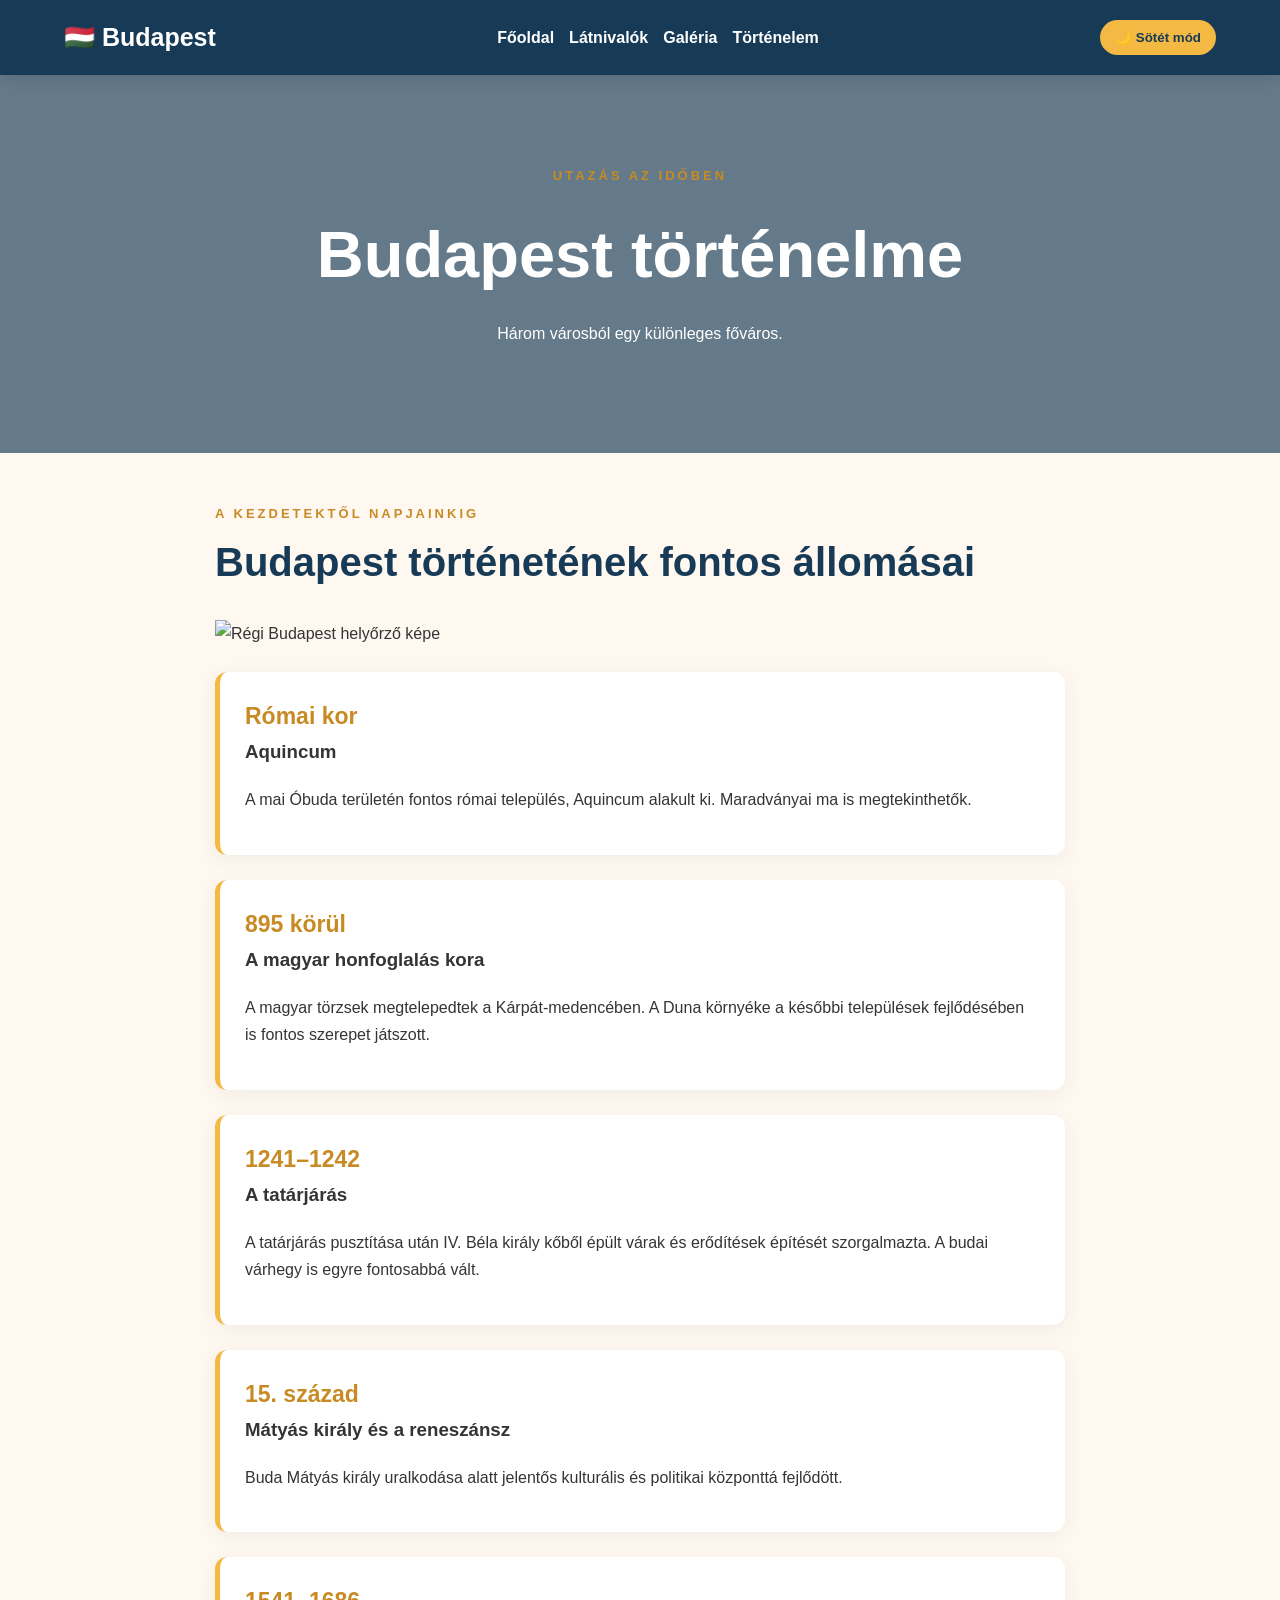
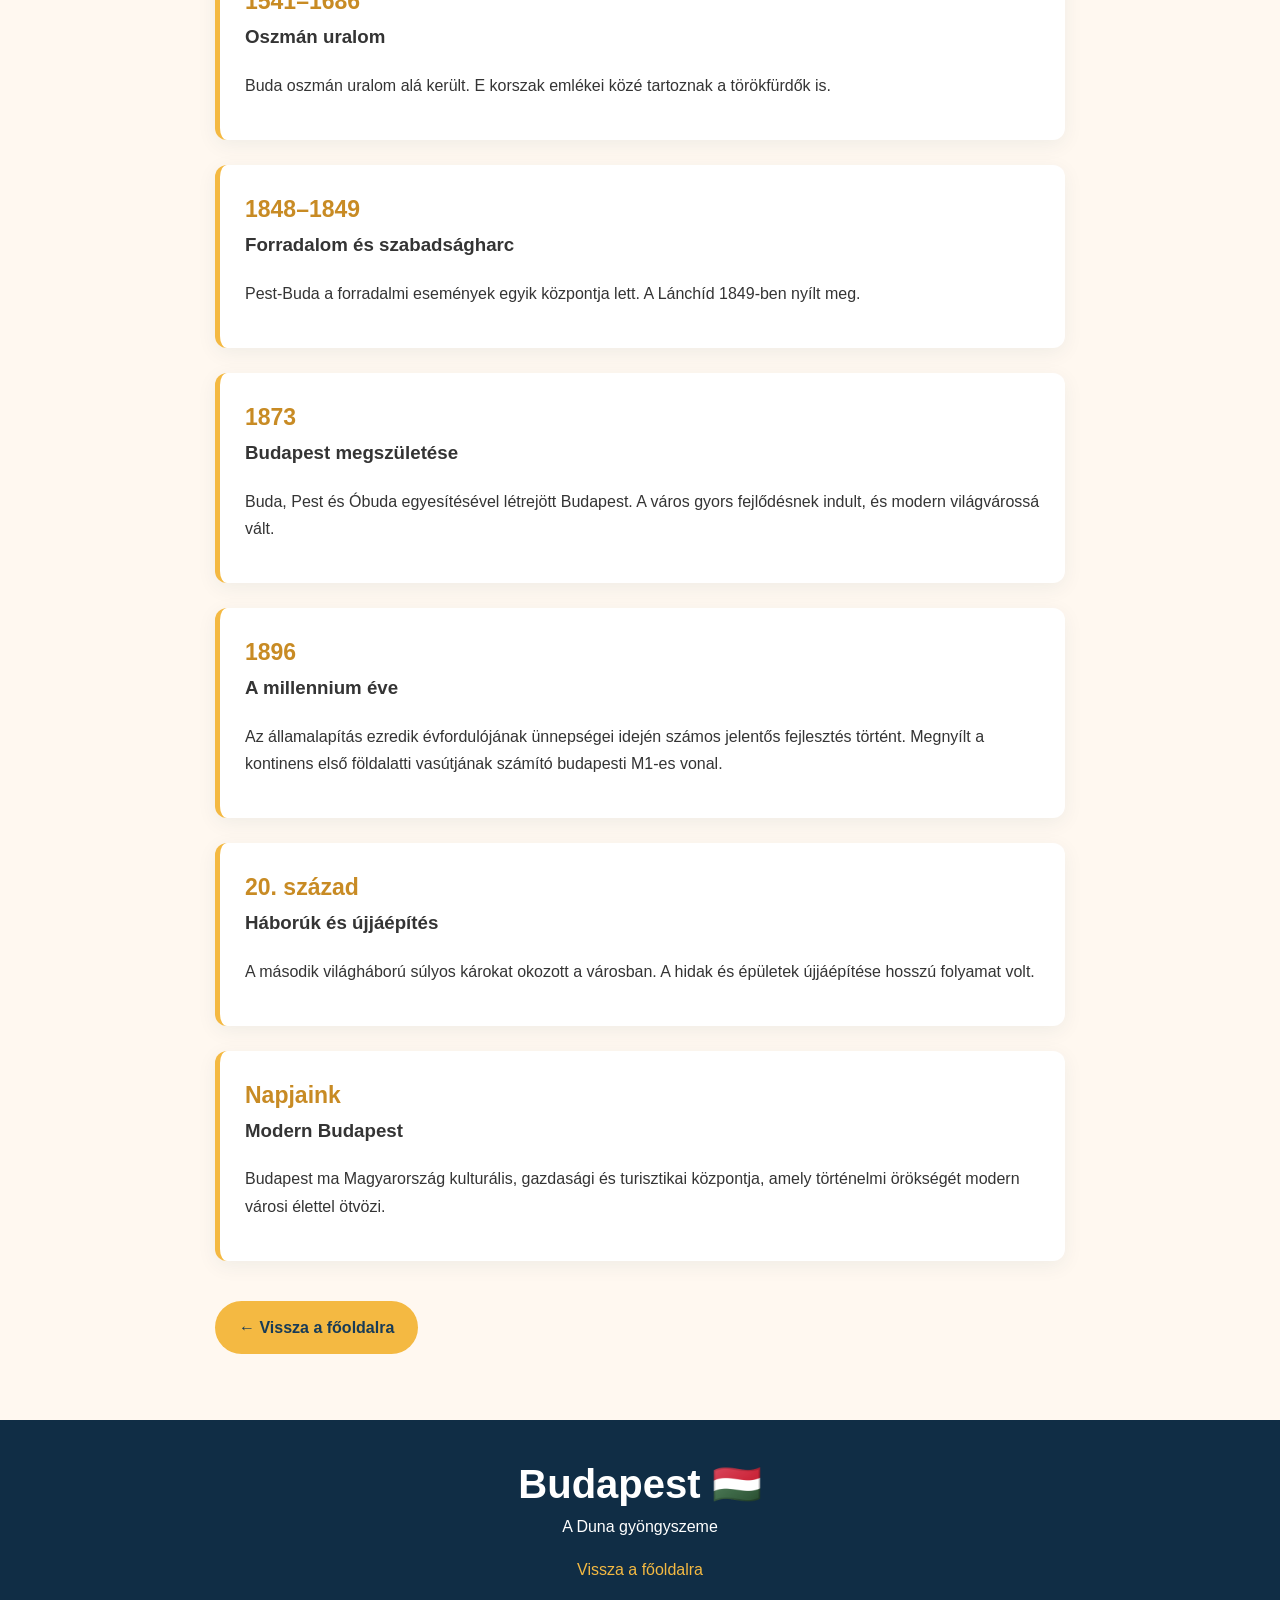
==== tortenelem.html @ da26e63d "Add files via upload" ====
<!DOCTYPE html>
<html lang="hu">
<head>
  <meta charset="UTF-8">
  <meta name="viewport" content="width=device-width, initial-scale=1.0">
  <title>Budapest történelme</title>
  <link rel="stylesheet" href="style.css">
  <script src="script.js" defer></script>
</head>
<body>
<header class="fejlec">
  <a class="logo" href="index.html">🇭🇺 Budapest</a>
  <nav><a href="index.html">Főoldal</a><a href="index.html#latnivalok">Látnivalók</a><a href="index.html#galeria">Galéria</a><a href="tortenelem.html">Történelem</a></nav>
  <button id="temaGomb" class="tema-gomb" type="button">🌙 Sötét mód</button>
</header>
<main>
  <section class="tortenelmi-hero"><p class="felirat">UTAZÁS AZ IDŐBEN</p><h1>Budapest történelme</h1><p>Három városból egy különleges főváros.</p></section>
  <section class="idovonal">
    <p class="felirat">A KEZDETEKTŐL NAPJAINKIG</p><h2>Budapest történetének fontos állomásai</h2>
    <img class="tortenelmi-kep megjelenik" src="https://placehold.co/1200x450/8b7865/ffffff?text=Regi+Budapest" alt="Régi Budapest helyőrző képe">
    <article class="esemeny megjelenik"><span class="evszam">Római kor</span><h3>Aquincum</h3><p>A mai Óbuda területén fontos római település, Aquincum alakult ki. Maradványai ma is megtekinthetők.</p></article>
    <article class="esemeny megjelenik"><span class="evszam">895 körül</span><h3>A magyar honfoglalás kora</h3><p>A magyar törzsek megtelepedtek a Kárpát-medencében. A Duna környéke a későbbi települések fejlődésében is fontos szerepet játszott.</p></article>
    <article class="esemeny megjelenik"><span class="evszam">1241–1242</span><h3>A tatárjárás</h3><p>A tatárjárás pusztítása után IV. Béla király kőből épült várak és erődítések építését szorgalmazta. A budai várhegy is egyre fontosabbá vált.</p></article>
    <article class="esemeny megjelenik"><span class="evszam">15. század</span><h3>Mátyás király és a reneszánsz</h3><p>Buda Mátyás király uralkodása alatt jelentős kulturális és politikai központtá fejlődött.</p></article>
    <article class="esemeny megjelenik"><span class="evszam">1541–1686</span><h3>Oszmán uralom</h3><p>Buda oszmán uralom alá került. E korszak emlékei közé tartoznak a törökfürdők is.</p></article>
    <article class="esemeny megjelenik"><span class="evszam">1848–1849</span><h3>Forradalom és szabadságharc</h3><p>Pest-Buda a forradalmi események egyik központja lett. A Lánchíd 1849-ben nyílt meg.</p></article>
    <article class="esemeny megjelenik"><span class="evszam">1873</span><h3>Budapest megszületése</h3><p>Buda, Pest és Óbuda egyesítésével létrejött Budapest. A város gyors fejlődésnek indult, és modern világvárossá vált.</p></article>
    <article class="esemeny megjelenik"><span class="evszam">1896</span><h3>A millennium éve</h3><p>Az államalapítás ezredik évfordulójának ünnepségei idején számos jelentős fejlesztés történt. Megnyílt a kontinens első földalatti vasútjának számító budapesti M1-es vonal.</p></article>
    <article class="esemeny megjelenik"><span class="evszam">20. század</span><h3>Háborúk és újjáépítés</h3><p>A második világháború súlyos károkat okozott a városban. A hidak és épületek újjáépítése hosszú folyamat volt.</p></article>
    <article class="esemeny megjelenik"><span class="evszam">Napjaink</span><h3>Modern Budapest</h3><p>Budapest ma Magyarország kulturális, gazdasági és turisztikai központja, amely történelmi örökségét modern városi élettel ötvözi.</p></article>
    <p><a class="gomb" href="index.html">← Vissza a főoldalra</a></p>
  </section>
</main>
<footer><h2>Budapest 🇭🇺</h2><p>A Duna gyöngyszeme</p><a href="index.html">Vissza a főoldalra</a></footer>
</body>
</html>
---- style.css ----
*{box-sizing:border-box;scroll-behavior:smooth}
:root{--kek:#173b57;--turkiz:#176b87;--arany:#f4b942;--szoveg:#343434}
body{margin:0;font-family:Arial,sans-serif;background:#fff8f0;color:var(--szoveg);line-height:1.7;transition:background .3s,color .3s}
img{max-width:100%;display:block}h1,h2,h3,p{margin-top:0}h2{color:var(--kek);font-size:clamp(28px,4vw,40px);line-height:1.2}
.fejlec{background:var(--kek);color:white;display:flex;align-items:center;justify-content:space-between;gap:20px;padding:16px 5%;position:sticky;top:0;z-index:100;box-shadow:0 3px 15px #0002}
.logo{color:white;font-size:25px;font-weight:bold;text-decoration:none;white-space:nowrap}
nav{display:flex;flex-wrap:wrap;gap:15px;justify-content:center}nav a{color:white;text-decoration:none;font-weight:bold}nav a:hover{color:var(--arany)}
.tema-gomb{background:var(--arany);color:var(--kek);border:0;border-radius:25px;padding:10px 15px;font-weight:bold;cursor:pointer;white-space:nowrap}
.hero{min-height:590px;display:flex;align-items:center;padding:70px 9%;color:white;background:linear-gradient(90deg,#102d48e8,#102d4830),url('https://placehold.co/1800x900/315e78/ffffff?text=Budapest+panorama') center/cover}
.hero-tartalom{max-width:650px}.hero h1{font-size:clamp(48px,7vw,78px);line-height:1.05;margin-bottom:25px}.hero-tartalom>p:not(.felirat){font-size:21px}
.felirat{color:#c88b24;font-weight:bold;letter-spacing:3px;font-size:13px}.hero .felirat{color:var(--arany)}
.gomb{display:inline-block;margin-top:15px;padding:13px 24px;border:0;border-radius:30px;background:var(--arany);color:var(--kek);text-decoration:none;font-weight:bold;cursor:pointer;transition:transform .25s,background .25s}.gomb:hover{background:#fff;transform:translateY(-3px)}.gomb:disabled{opacity:.5;cursor:not-allowed;transform:none}
.szekcio{padding:85px 8%;text-align:center}.kozep{max-width:760px;margin:20px auto}.vilagos{background:#f1e8dc}
.szamok{display:flex;justify-content:center;gap:20px;flex-wrap:wrap;margin-top:40px}.szamok>div{background:white;padding:22px 35px;border-radius:15px;box-shadow:0 5px 20px #173b5710;min-width:170px}.szamok strong{display:block;color:var(--turkiz);font-size:34px}.szamok span{font-size:14px}
.kartya-racs{display:grid;grid-template-columns:repeat(3,minmax(0,1fr));gap:25px;margin-top:40px;text-align:left}.kartya{background:white;border-radius:17px;overflow:hidden;box-shadow:0 5px 20px #173b5712;transition:transform .35s,box-shadow .35s}.kartya:hover{transform:translateY(-8px);box-shadow:0 15px 30px #173b5725}.kartya img{width:100%;height:220px;object-fit:cover;transition:transform .5s}.kartya:hover img{transform:scale(1.04)}.kartya>div{padding:22px}.kartya h3{color:var(--kek);font-size:23px;margin:10px 0}.kartya p{margin-bottom:0}.cimke{display:inline-block;background:#d8f3f0;color:var(--turkiz);border-radius:20px;padding:5px 12px;font-size:12px;font-weight:bold}
.duna-szekcio{background:#dceef1;display:grid;grid-template-columns:1fr 1fr;gap:45px;align-items:center;padding:80px 8%}.duna-kep{width:100%;min-height:300px;object-fit:cover;border-radius:20px;box-shadow:0 12px 30px #173b5720}
.elmeny-racs{display:grid;grid-template-columns:repeat(4,minmax(0,1fr));gap:20px;margin-top:40px;text-align:left}.elmeny{padding:25px;background:white;border-radius:15px;border-bottom:4px solid var(--arany);box-shadow:0 5px 20px #173b5710;transition:transform .3s}.elmeny:hover{transform:translateY(-6px)}.elmeny span{font-size:35px}.elmeny h3{color:var(--kek)}
.galeria{display:grid;grid-template-columns:repeat(3,1fr);gap:18px;margin-top:35px}.galeria img{width:100%;height:230px;object-fit:cover;border-radius:15px;cursor:pointer;transition:transform .3s,filter .3s}.galeria img:hover{transform:scale(1.04);filter:brightness(.8)}
.kep-nagyito{display:none;position:fixed;inset:0;background:#000e;z-index:2000;justify-content:center;align-items:center;flex-direction:column;padding:30px}.kep-nagyito.aktiv{display:flex}.kep-nagyito img{max-width:90%;max-height:80vh;border-radius:15px;object-fit:contain}.kep-nagyito p{color:white;margin-top:15px}.bezar{color:white;background:transparent;border:0;font-size:45px;position:absolute;right:30px;top:10px;cursor:pointer}
.erdekesseg-szekcio{ text-align:center;padding:80px 20px;background:linear-gradient(135deg,#173b57,#176b87);color:white}.erdekesseg-szekcio h2{color:white}.erdekesseg-doboz{background:white;color:#343434;max-width:650px;margin:30px auto 0;padding:35px;border-radius:20px;box-shadow:0 10px 30px #0003}.erdekesseg-doboz>span{font-size:35px}.erdekesseg-doboz p{font-size:19px;min-height:65px}
#budapestTerkepe{height:470px;width:100%;border-radius:18px;overflow:hidden;margin-top:35px;z-index:1}
.kviz-doboz{background:white;color:#343434;max-width:700px;margin:35px auto 0;padding:30px;border-radius:20px;box-shadow:0 8px 30px #173b5715;text-align:left}.kviz-fejlec{display:flex;justify-content:space-between;gap:10px;font-weight:bold;color:var(--turkiz)}.haladas{height:9px;background:#e5e5e5;border-radius:20px;margin:20px 0;overflow:hidden}#haladasCsik{height:100%;width:0;background:var(--arany);transition:width .4s}#valaszok{display:grid;gap:12px;margin:25px 0}.valasz-gomb{background:#eaf1f3;color:#173b57;padding:14px;border:2px solid transparent;border-radius:10px;cursor:pointer;text-align:left;font-size:16px}.valasz-gomb:hover:not(:disabled){border-color:var(--turkiz)}.valasz-gomb:disabled{cursor:default}.valasz-gomb.helyes{background:#d5f1dc;border-color:#26934c}.valasz-gomb.hibas{background:#f8dada;border-color:#d94b4b}#visszajelzes{font-weight:bold;min-height:25px}
.program-szekcio{background:#f1e8dc;padding:75px 8%;display:grid;grid-template-columns:1fr 1fr;gap:45px;align-items:center}.program-kep{width:100%;border-radius:20px}.program-szekcio li{margin:15px 0}
.tortenelmi-banner{padding:80px 20px;text-align:center;background:linear-gradient(135deg,var(--kek),var(--turkiz));color:white}.tortenelmi-banner h2{color:white}
footer{background:#102d45;color:white;text-align:center;padding:40px 20px}footer h2{color:white;margin-bottom:5px}footer a{color:var(--arany);text-decoration:none}.apro{margin:25px 0 0;font-size:13px;opacity:.75}
.megjelenik{opacity:0;transform:translateY(35px);transition:opacity .8s ease,transform .8s ease}.megjelenik.latszik{opacity:1;transform:translateY(0)}
/* Történelem aloldal */.tortenelmi-hero{padding:90px 20px;text-align:center;color:white;background:linear-gradient(#173b57aa,#173b57aa),url('https://placehold.co/1600x650/8b7865/ffffff?text=Regi+Budapest') center/cover}.tortenelmi-hero h1{font-size:clamp(38px,6vw,65px);margin-bottom:10px}.idovonal{max-width:900px;margin:auto;padding:50px 25px}.esemeny{background:white;border-left:5px solid var(--arany);border-radius:12px;padding:25px;margin:25px 0;box-shadow:0 5px 20px #173b5710}.evszam{color:#c88b24;font-weight:bold;font-size:23px}.vissza{display:inline-block;margin-top:20px;color:var(--arany);font-weight:bold}
body.sotet{background:#172b3b;color:#eee}body.sotet .szekcio,body.sotet .vilagos{background:#172b3b}body.sotet .kartya,body.sotet .szamok>div,body.sotet .elmeny,body.sotet .esemeny,body.sotet .kviz-doboz{background:#254258;color:white}body.sotet h2,body.sotet .kartya h3,body.sotet .elmeny h3{color:#f4c76b}body.sotet .program-szekcio,body.sotet .duna-szekcio{background:#20394c}body.sotet .erdekesseg-doboz{background:#254258;color:white}
@media(max-width:900px){.fejlec{flex-direction:column}.kartya-racs{grid-template-columns:repeat(2,minmax(0,1fr))}.elmeny-racs{grid-template-columns:repeat(2,minmax(0,1fr))}.duna-szekcio,.program-szekcio{grid-template-columns:1fr}}
@media(max-width:600px){.hero{min-height:470px;padding:50px 7%}.szekcio{padding:55px 6%}.kartya-racs,.elmeny-racs{grid-template-columns:1fr}.galeria{grid-template-columns:repeat(2,1fr)}.galeria img{height:160px}.fejlec{padding:15px}nav{gap:10px 15px}nav a{font-size:14px}.duna-szekcio,.program-szekcio{padding:50px 6%}.kviz-doboz{padding:20px}#budapestTerkepe{height:350px}}
@media(max-width:420px){.galeria{grid-template-columns:1fr}}
@media(prefers-reduced-motion:reduce){*,*::before,*::after{scroll-behavior:auto!important;transition-duration:.01ms!important}.megjelenik{opacity:1;transform:none}}

/* Külső térképcsempék nélküli, kattintható Budapest-áttekintő */
#budapestTerkepe{height:auto;min-height:0;width:100%;margin:35px auto 0;z-index:1;text-align:left}
.terkep-rajz{height:470px;position:relative;overflow:hidden;border-radius:20px;background:linear-gradient(135deg,#e7e3d4,#d7e7dc);border:1px solid #c5d4c8;isolation:isolate}
.terkep-rajz:before{content:"";position:absolute;inset:0;background-image:linear-gradient(30deg,transparent 48%,#ffffff65 49%,#ffffff65 50%,transparent 51%),linear-gradient(120deg,transparent 48%,#ffffff65 49%,#ffffff65 50%,transparent 51%);background-size:110px 90px;opacity:.8}
.terkep-duna{position:absolute;z-index:1;left:39%;top:-25%;width:23%;height:155%;background:#79b9cf;transform:rotate(12deg);border-left:5px solid #a9d7e4;border-right:5px solid #a9d7e4;border-radius:45% 55% 48% 52%}
.terkep-duna span{position:absolute;top:45%;left:35%;color:#fff;font-size:13px;font-weight:bold;letter-spacing:4px;transform:rotate(78deg)}
.terkep-felirat{position:absolute;z-index:2;top:8%;font-weight:bold;letter-spacing:5px;color:#72877b;font-size:clamp(22px,4vw,38px);opacity:.8}.buda-felirat{left:9%}.pest-felirat{right:10%}
.terkep-ut{position:absolute;z-index:2;height:5px;background:#fff9;border:1px solid #d4cbbb;border-radius:10px;transform-origin:left center}.ut-egy{width:55%;left:5%;top:72%;transform:rotate(-24deg)}.ut-ketto{width:48%;left:48%;top:75%;transform:rotate(-42deg)}.ut-harom{width:43%;left:53%;top:28%;transform:rotate(25deg)}
.terkep-jelolo{position:absolute;z-index:3;transform:translate(-50%,-50%);width:38px;height:38px;border:3px solid white;border-radius:50%;background:#e6a52e;color:#173b57;font-weight:bold;box-shadow:0 3px 12px #173b5750;cursor:pointer;transition:transform .2s,background .2s}.terkep-jelolo:hover,.terkep-jelolo.kivalasztva{background:#173b57;color:white;transform:translate(-50%,-50%) scale(1.2)}
.terkep-reszlet{display:flex;align-items:center;justify-content:space-between;gap:20px;padding:20px 24px;margin-top:14px;border-radius:14px;background:#fff;box-shadow:0 5px 20px #173b5710}.terkep-reszlet strong{color:var(--kek);font-size:19px}.terkep-reszlet p{margin:5px 0 0}.terkep-reszlet a{color:var(--turkiz);font-weight:bold;text-decoration:none;white-space:nowrap}.terkep-jelmagy{display:flex;flex-wrap:wrap;gap:9px;margin-top:14px}.terkep-listaelem{display:flex;align-items:center;gap:8px;border:1px solid #d5ded9;background:#fff;color:#254258;border-radius:25px;padding:8px 13px;cursor:pointer}.terkep-listaelem span{display:grid;place-items:center;width:23px;height:23px;border-radius:50%;background:#e6a52e;color:#173b57;font-size:12px;font-weight:bold}
body.sotet .terkep-reszlet,body.sotet .terkep-listaelem{background:#254258;color:#fff;border-color:#496579}body.sotet .terkep-reszlet strong{color:#f4c76b}
@media(max-width:600px){.terkep-rajz{height:350px}.terkep-reszlet{align-items:flex-start;flex-direction:column}.terkep-reszlet a{white-space:normal}}
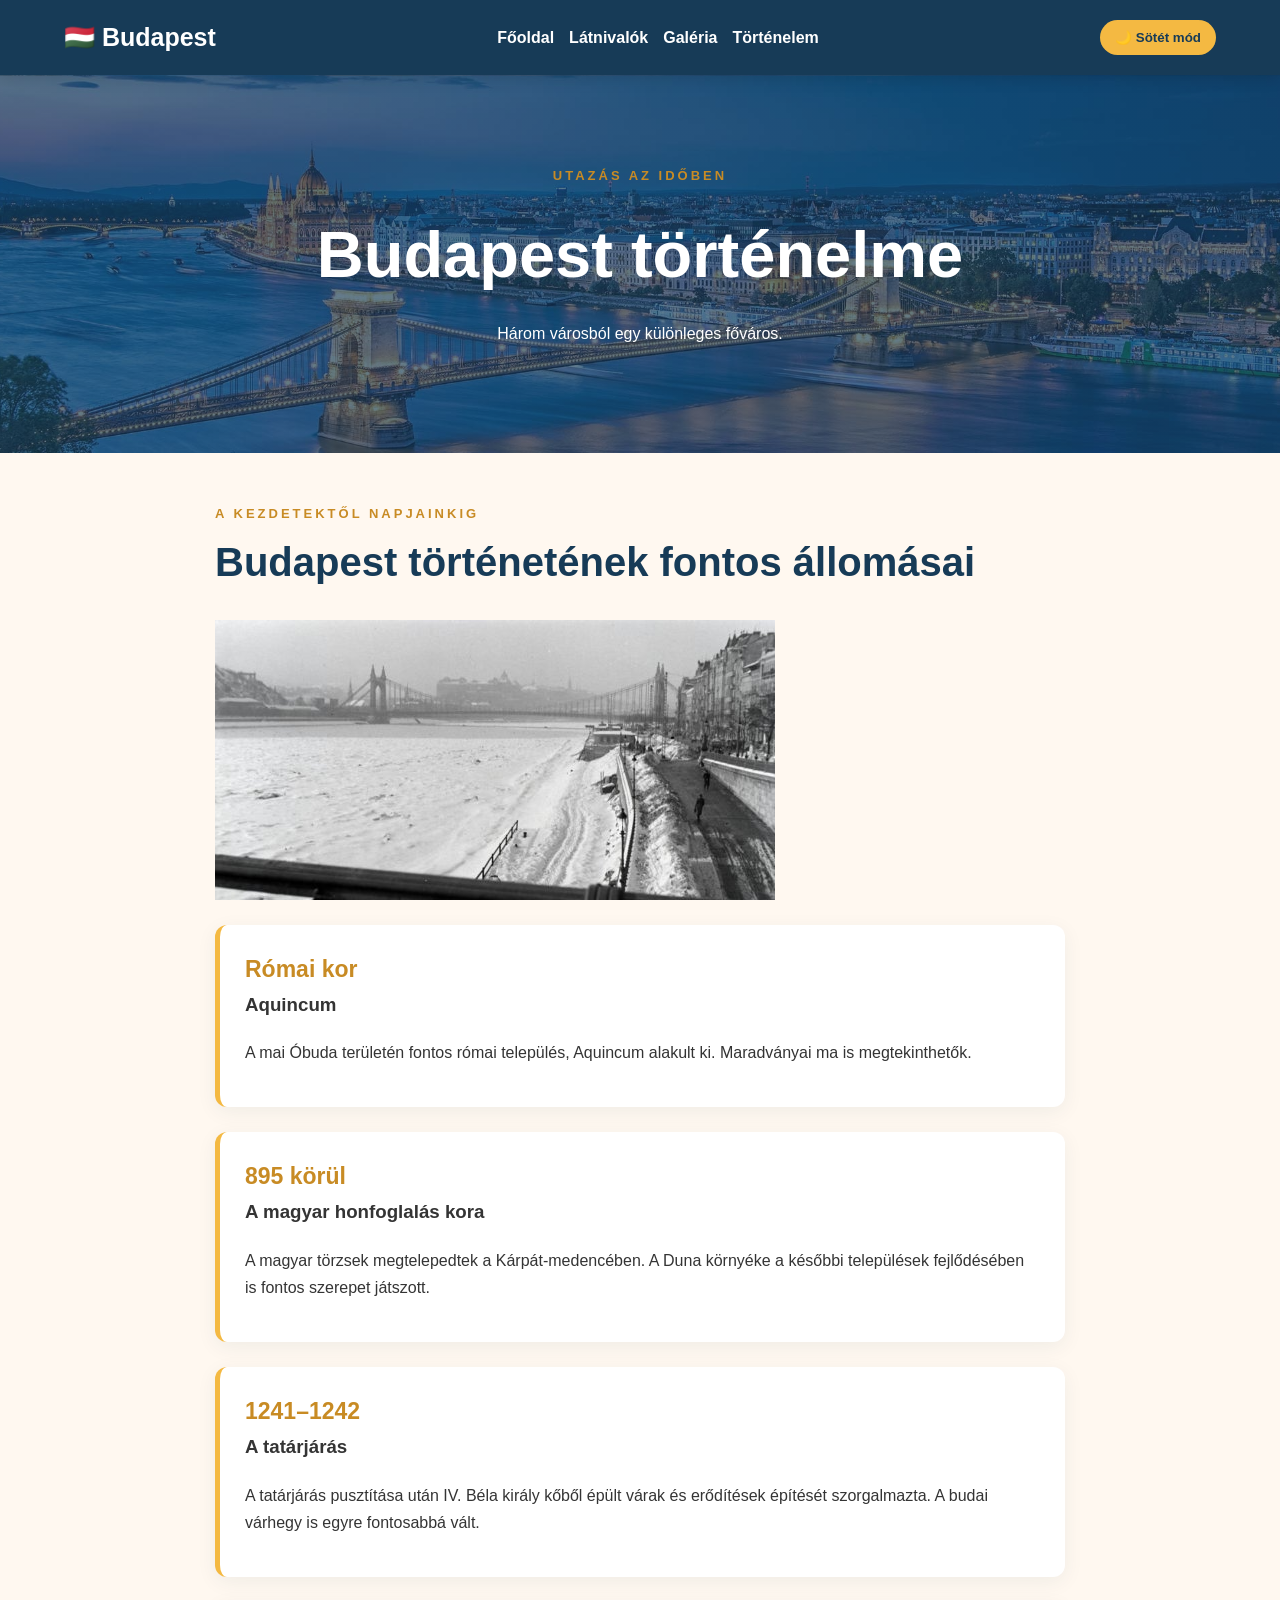
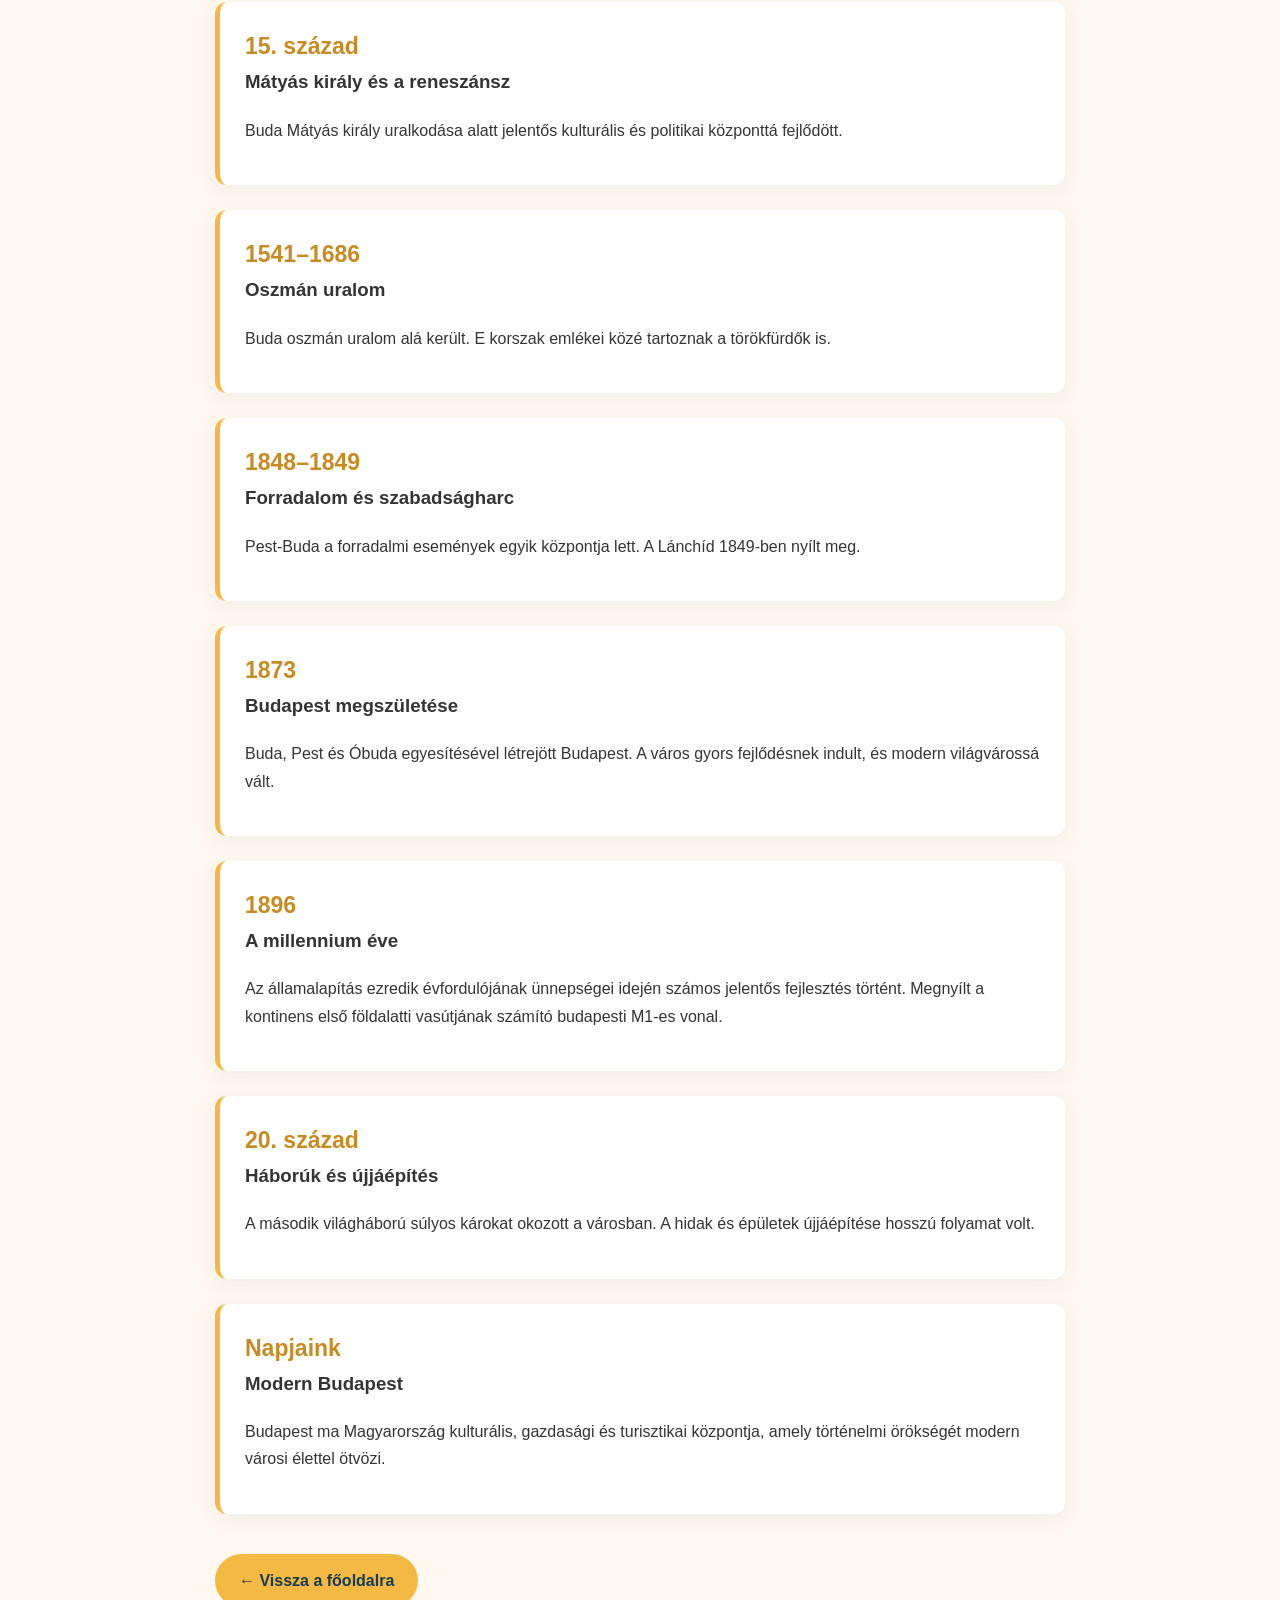
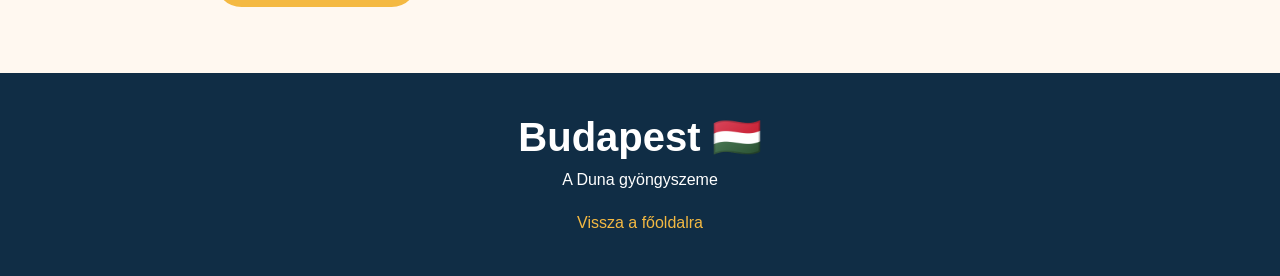
==== commit b4763b71: "Add files via upload" ====
--- a/tortenelem.html
+++ b/tortenelem.html
@@ -17,7 +17,7 @@
   <section class="tortenelmi-hero"><p class="felirat">UTAZÁS AZ IDŐBEN</p><h1>Budapest történelme</h1><p>Három városból egy különleges főváros.</p></section>
   <section class="idovonal">
     <p class="felirat">A KEZDETEKTŐL NAPJAINKIG</p><h2>Budapest történetének fontos állomásai</h2>
-    <img class="tortenelmi-kep megjelenik" src="https://placehold.co/1200x450/8b7865/ffffff?text=Regi+Budapest" alt="Régi Budapest helyőrző képe">
+    <img class="tortenelmi-kep megjelenik" src="kep/regi.jpg" alt="Régi Budapest helyőrző képe">
     <article class="esemeny megjelenik"><span class="evszam">Római kor</span><h3>Aquincum</h3><p>A mai Óbuda területén fontos római település, Aquincum alakult ki. Maradványai ma is megtekinthetők.</p></article>
     <article class="esemeny megjelenik"><span class="evszam">895 körül</span><h3>A magyar honfoglalás kora</h3><p>A magyar törzsek megtelepedtek a Kárpát-medencében. A Duna környéke a későbbi települések fejlődésében is fontos szerepet játszott.</p></article>
     <article class="esemeny megjelenik"><span class="evszam">1241–1242</span><h3>A tatárjárás</h3><p>A tatárjárás pusztítása után IV. Béla király kőből épült várak és erődítések építését szorgalmazta. A budai várhegy is egyre fontosabbá vált.</p></article>
--- a/style.css
+++ b/style.css
@@ -1,45 +1,886 @@
-*{box-sizing:border-box;scroll-behavior:smooth}
-:root{--kek:#173b57;--turkiz:#176b87;--arany:#f4b942;--szoveg:#343434}
-body{margin:0;font-family:Arial,sans-serif;background:#fff8f0;color:var(--szoveg);line-height:1.7;transition:background .3s,color .3s}
-img{max-width:100%;display:block}h1,h2,h3,p{margin-top:0}h2{color:var(--kek);font-size:clamp(28px,4vw,40px);line-height:1.2}
-.fejlec{background:var(--kek);color:white;display:flex;align-items:center;justify-content:space-between;gap:20px;padding:16px 5%;position:sticky;top:0;z-index:100;box-shadow:0 3px 15px #0002}
-.logo{color:white;font-size:25px;font-weight:bold;text-decoration:none;white-space:nowrap}
-nav{display:flex;flex-wrap:wrap;gap:15px;justify-content:center}nav a{color:white;text-decoration:none;font-weight:bold}nav a:hover{color:var(--arany)}
-.tema-gomb{background:var(--arany);color:var(--kek);border:0;border-radius:25px;padding:10px 15px;font-weight:bold;cursor:pointer;white-space:nowrap}
-.hero{min-height:590px;display:flex;align-items:center;padding:70px 9%;color:white;background:linear-gradient(90deg,#102d48e8,#102d4830),url('https://placehold.co/1800x900/315e78/ffffff?text=Budapest+panorama') center/cover}
-.hero-tartalom{max-width:650px}.hero h1{font-size:clamp(48px,7vw,78px);line-height:1.05;margin-bottom:25px}.hero-tartalom>p:not(.felirat){font-size:21px}
-.felirat{color:#c88b24;font-weight:bold;letter-spacing:3px;font-size:13px}.hero .felirat{color:var(--arany)}
-.gomb{display:inline-block;margin-top:15px;padding:13px 24px;border:0;border-radius:30px;background:var(--arany);color:var(--kek);text-decoration:none;font-weight:bold;cursor:pointer;transition:transform .25s,background .25s}.gomb:hover{background:#fff;transform:translateY(-3px)}.gomb:disabled{opacity:.5;cursor:not-allowed;transform:none}
-.szekcio{padding:85px 8%;text-align:center}.kozep{max-width:760px;margin:20px auto}.vilagos{background:#f1e8dc}
-.szamok{display:flex;justify-content:center;gap:20px;flex-wrap:wrap;margin-top:40px}.szamok>div{background:white;padding:22px 35px;border-radius:15px;box-shadow:0 5px 20px #173b5710;min-width:170px}.szamok strong{display:block;color:var(--turkiz);font-size:34px}.szamok span{font-size:14px}
-.kartya-racs{display:grid;grid-template-columns:repeat(3,minmax(0,1fr));gap:25px;margin-top:40px;text-align:left}.kartya{background:white;border-radius:17px;overflow:hidden;box-shadow:0 5px 20px #173b5712;transition:transform .35s,box-shadow .35s}.kartya:hover{transform:translateY(-8px);box-shadow:0 15px 30px #173b5725}.kartya img{width:100%;height:220px;object-fit:cover;transition:transform .5s}.kartya:hover img{transform:scale(1.04)}.kartya>div{padding:22px}.kartya h3{color:var(--kek);font-size:23px;margin:10px 0}.kartya p{margin-bottom:0}.cimke{display:inline-block;background:#d8f3f0;color:var(--turkiz);border-radius:20px;padding:5px 12px;font-size:12px;font-weight:bold}
-.duna-szekcio{background:#dceef1;display:grid;grid-template-columns:1fr 1fr;gap:45px;align-items:center;padding:80px 8%}.duna-kep{width:100%;min-height:300px;object-fit:cover;border-radius:20px;box-shadow:0 12px 30px #173b5720}
-.elmeny-racs{display:grid;grid-template-columns:repeat(4,minmax(0,1fr));gap:20px;margin-top:40px;text-align:left}.elmeny{padding:25px;background:white;border-radius:15px;border-bottom:4px solid var(--arany);box-shadow:0 5px 20px #173b5710;transition:transform .3s}.elmeny:hover{transform:translateY(-6px)}.elmeny span{font-size:35px}.elmeny h3{color:var(--kek)}
-.galeria{display:grid;grid-template-columns:repeat(3,1fr);gap:18px;margin-top:35px}.galeria img{width:100%;height:230px;object-fit:cover;border-radius:15px;cursor:pointer;transition:transform .3s,filter .3s}.galeria img:hover{transform:scale(1.04);filter:brightness(.8)}
-.kep-nagyito{display:none;position:fixed;inset:0;background:#000e;z-index:2000;justify-content:center;align-items:center;flex-direction:column;padding:30px}.kep-nagyito.aktiv{display:flex}.kep-nagyito img{max-width:90%;max-height:80vh;border-radius:15px;object-fit:contain}.kep-nagyito p{color:white;margin-top:15px}.bezar{color:white;background:transparent;border:0;font-size:45px;position:absolute;right:30px;top:10px;cursor:pointer}
-.erdekesseg-szekcio{ text-align:center;padding:80px 20px;background:linear-gradient(135deg,#173b57,#176b87);color:white}.erdekesseg-szekcio h2{color:white}.erdekesseg-doboz{background:white;color:#343434;max-width:650px;margin:30px auto 0;padding:35px;border-radius:20px;box-shadow:0 10px 30px #0003}.erdekesseg-doboz>span{font-size:35px}.erdekesseg-doboz p{font-size:19px;min-height:65px}
-#budapestTerkepe{height:470px;width:100%;border-radius:18px;overflow:hidden;margin-top:35px;z-index:1}
-.kviz-doboz{background:white;color:#343434;max-width:700px;margin:35px auto 0;padding:30px;border-radius:20px;box-shadow:0 8px 30px #173b5715;text-align:left}.kviz-fejlec{display:flex;justify-content:space-between;gap:10px;font-weight:bold;color:var(--turkiz)}.haladas{height:9px;background:#e5e5e5;border-radius:20px;margin:20px 0;overflow:hidden}#haladasCsik{height:100%;width:0;background:var(--arany);transition:width .4s}#valaszok{display:grid;gap:12px;margin:25px 0}.valasz-gomb{background:#eaf1f3;color:#173b57;padding:14px;border:2px solid transparent;border-radius:10px;cursor:pointer;text-align:left;font-size:16px}.valasz-gomb:hover:not(:disabled){border-color:var(--turkiz)}.valasz-gomb:disabled{cursor:default}.valasz-gomb.helyes{background:#d5f1dc;border-color:#26934c}.valasz-gomb.hibas{background:#f8dada;border-color:#d94b4b}#visszajelzes{font-weight:bold;min-height:25px}
-.program-szekcio{background:#f1e8dc;padding:75px 8%;display:grid;grid-template-columns:1fr 1fr;gap:45px;align-items:center}.program-kep{width:100%;border-radius:20px}.program-szekcio li{margin:15px 0}
-.tortenelmi-banner{padding:80px 20px;text-align:center;background:linear-gradient(135deg,var(--kek),var(--turkiz));color:white}.tortenelmi-banner h2{color:white}
-footer{background:#102d45;color:white;text-align:center;padding:40px 20px}footer h2{color:white;margin-bottom:5px}footer a{color:var(--arany);text-decoration:none}.apro{margin:25px 0 0;font-size:13px;opacity:.75}
-.megjelenik{opacity:0;transform:translateY(35px);transition:opacity .8s ease,transform .8s ease}.megjelenik.latszik{opacity:1;transform:translateY(0)}
-/* Történelem aloldal */.tortenelmi-hero{padding:90px 20px;text-align:center;color:white;background:linear-gradient(#173b57aa,#173b57aa),url('https://placehold.co/1600x650/8b7865/ffffff?text=Regi+Budapest') center/cover}.tortenelmi-hero h1{font-size:clamp(38px,6vw,65px);margin-bottom:10px}.idovonal{max-width:900px;margin:auto;padding:50px 25px}.esemeny{background:white;border-left:5px solid var(--arany);border-radius:12px;padding:25px;margin:25px 0;box-shadow:0 5px 20px #173b5710}.evszam{color:#c88b24;font-weight:bold;font-size:23px}.vissza{display:inline-block;margin-top:20px;color:var(--arany);font-weight:bold}
-body.sotet{background:#172b3b;color:#eee}body.sotet .szekcio,body.sotet .vilagos{background:#172b3b}body.sotet .kartya,body.sotet .szamok>div,body.sotet .elmeny,body.sotet .esemeny,body.sotet .kviz-doboz{background:#254258;color:white}body.sotet h2,body.sotet .kartya h3,body.sotet .elmeny h3{color:#f4c76b}body.sotet .program-szekcio,body.sotet .duna-szekcio{background:#20394c}body.sotet .erdekesseg-doboz{background:#254258;color:white}
-@media(max-width:900px){.fejlec{flex-direction:column}.kartya-racs{grid-template-columns:repeat(2,minmax(0,1fr))}.elmeny-racs{grid-template-columns:repeat(2,minmax(0,1fr))}.duna-szekcio,.program-szekcio{grid-template-columns:1fr}}
-@media(max-width:600px){.hero{min-height:470px;padding:50px 7%}.szekcio{padding:55px 6%}.kartya-racs,.elmeny-racs{grid-template-columns:1fr}.galeria{grid-template-columns:repeat(2,1fr)}.galeria img{height:160px}.fejlec{padding:15px}nav{gap:10px 15px}nav a{font-size:14px}.duna-szekcio,.program-szekcio{padding:50px 6%}.kviz-doboz{padding:20px}#budapestTerkepe{height:350px}}
-@media(max-width:420px){.galeria{grid-template-columns:1fr}}
-@media(prefers-reduced-motion:reduce){*,*::before,*::after{scroll-behavior:auto!important;transition-duration:.01ms!important}.megjelenik{opacity:1;transform:none}}
-
-/* Külső térképcsempék nélküli, kattintható Budapest-áttekintő */
-#budapestTerkepe{height:auto;min-height:0;width:100%;margin:35px auto 0;z-index:1;text-align:left}
-.terkep-rajz{height:470px;position:relative;overflow:hidden;border-radius:20px;background:linear-gradient(135deg,#e7e3d4,#d7e7dc);border:1px solid #c5d4c8;isolation:isolate}
-.terkep-rajz:before{content:"";position:absolute;inset:0;background-image:linear-gradient(30deg,transparent 48%,#ffffff65 49%,#ffffff65 50%,transparent 51%),linear-gradient(120deg,transparent 48%,#ffffff65 49%,#ffffff65 50%,transparent 51%);background-size:110px 90px;opacity:.8}
-.terkep-duna{position:absolute;z-index:1;left:39%;top:-25%;width:23%;height:155%;background:#79b9cf;transform:rotate(12deg);border-left:5px solid #a9d7e4;border-right:5px solid #a9d7e4;border-radius:45% 55% 48% 52%}
-.terkep-duna span{position:absolute;top:45%;left:35%;color:#fff;font-size:13px;font-weight:bold;letter-spacing:4px;transform:rotate(78deg)}
-.terkep-felirat{position:absolute;z-index:2;top:8%;font-weight:bold;letter-spacing:5px;color:#72877b;font-size:clamp(22px,4vw,38px);opacity:.8}.buda-felirat{left:9%}.pest-felirat{right:10%}
-.terkep-ut{position:absolute;z-index:2;height:5px;background:#fff9;border:1px solid #d4cbbb;border-radius:10px;transform-origin:left center}.ut-egy{width:55%;left:5%;top:72%;transform:rotate(-24deg)}.ut-ketto{width:48%;left:48%;top:75%;transform:rotate(-42deg)}.ut-harom{width:43%;left:53%;top:28%;transform:rotate(25deg)}
-.terkep-jelolo{position:absolute;z-index:3;transform:translate(-50%,-50%);width:38px;height:38px;border:3px solid white;border-radius:50%;background:#e6a52e;color:#173b57;font-weight:bold;box-shadow:0 3px 12px #173b5750;cursor:pointer;transition:transform .2s,background .2s}.terkep-jelolo:hover,.terkep-jelolo.kivalasztva{background:#173b57;color:white;transform:translate(-50%,-50%) scale(1.2)}
-.terkep-reszlet{display:flex;align-items:center;justify-content:space-between;gap:20px;padding:20px 24px;margin-top:14px;border-radius:14px;background:#fff;box-shadow:0 5px 20px #173b5710}.terkep-reszlet strong{color:var(--kek);font-size:19px}.terkep-reszlet p{margin:5px 0 0}.terkep-reszlet a{color:var(--turkiz);font-weight:bold;text-decoration:none;white-space:nowrap}.terkep-jelmagy{display:flex;flex-wrap:wrap;gap:9px;margin-top:14px}.terkep-listaelem{display:flex;align-items:center;gap:8px;border:1px solid #d5ded9;background:#fff;color:#254258;border-radius:25px;padding:8px 13px;cursor:pointer}.terkep-listaelem span{display:grid;place-items:center;width:23px;height:23px;border-radius:50%;background:#e6a52e;color:#173b57;font-size:12px;font-weight:bold}
-body.sotet .terkep-reszlet,body.sotet .terkep-listaelem{background:#254258;color:#fff;border-color:#496579}body.sotet .terkep-reszlet strong{color:#f4c76b}
-@media(max-width:600px){.terkep-rajz{height:350px}.terkep-reszlet{align-items:flex-start;flex-direction:column}.terkep-reszlet a{white-space:normal}}
+* {
+    box-sizing:border-box;
+    scroll-behavior:smooth
+}
+
+:root {
+    --kek:#173b57;
+    --turkiz:#176b87;
+    --arany:#f4b942;
+    --szoveg:#343434
+}
+
+body {
+    margin:0;
+    font-family:Arial,sans-serif;
+    background:#fff8f0;
+    color:var(--szoveg);
+    line-height:1.7;
+    transition:background .3s,color .3s
+}
+
+img {
+    max-width:100%;
+    display:block
+}
+
+h1,h2,h3,p {
+    margin-top:0
+}
+
+h2 {
+    color:var(--kek);
+    font-size:clamp(28px,4vw,40px);
+    line-height:1.2
+}
+
+.fejlec {
+    background:var(--kek);
+    color:white;
+    display:flex;
+    align-items:center;
+    justify-content:space-between;
+    gap:20px;
+    padding:16px 5%;
+    position:sticky;
+    top:0;
+    z-index:100;
+    box-shadow:0 3px 15px #0002
+}
+
+.logo {
+    color:white;
+    font-size:25px;
+    font-weight:bold;
+    text-decoration:none;
+    white-space:nowrap
+}
+
+nav {
+    display:flex;
+    flex-wrap:wrap;
+    gap:15px;
+    justify-content:center
+}
+
+nav a {
+    color:white;
+    text-decoration:none;
+    font-weight:bold
+}
+
+nav a:hover {
+    color:var(--arany)
+}
+
+.tema-gomb {
+    background:var(--arany);
+    color:var(--kek);
+    border:0;
+    border-radius:25px;
+    padding:10px 15px;
+    font-weight:bold;
+    cursor:pointer;
+    white-space:nowrap
+}
+
+.hero {
+    min-height:590px;
+    display:flex;
+    align-items:center;
+    padding:70px 9%;
+    color:white;
+    background:linear-gradient(90deg,#102d48e8,#102d4830),url("kep/budapest-pano.jfif") center/cover
+}
+
+.hero-tartalom {
+    max-width:650px
+}
+
+.hero h1 {
+    font-size:clamp(48px,7vw,78px);
+    line-height:1.05;
+    margin-bottom:25px
+}
+
+.hero-tartalom>p:not(.felirat) {
+    font-size:21px
+}
+
+.felirat {
+    color:#c88b24;
+    font-weight:bold;
+    letter-spacing:3px;
+    font-size:13px
+}
+
+.hero .felirat {
+    color:var(--arany)
+}
+
+.gomb {
+    display:inline-block;
+    margin-top:15px;
+    padding:13px 24px;
+    border:0;
+    border-radius:30px;
+    background:var(--arany);
+    color:var(--kek);
+    text-decoration:none;
+    font-weight:bold;
+    cursor:pointer;
+    transition:transform .25s,background .25s
+}
+
+.gomb:hover {
+    background:#fff;
+    transform:translateY(-3px)
+}
+
+.gomb:disabled {
+    opacity:.5;
+    cursor:not-allowed;
+    transform:none
+}
+
+.szekcio {
+    padding:85px 8%;
+    text-align:center
+}
+
+.kozep {
+    max-width:760px;
+    margin:20px auto
+}
+
+.vilagos {
+    background:#f1e8dc
+}
+
+.szamok {
+    display:flex;
+    justify-content:center;
+    gap:20px;
+    flex-wrap:wrap;
+    margin-top:40px
+}
+
+.szamok>div {
+    background:white;
+    padding:22px 35px;
+    border-radius:15px;
+    box-shadow:0 5px 20px #173b5710;
+    min-width:170px
+}
+
+.szamok strong {
+    display:block;
+    color:var(--turkiz);
+    font-size:34px
+}
+
+.szamok span {
+    font-size:14px
+}
+
+.kartya-racs {
+    display:grid;
+    grid-template-columns:repeat(3,minmax(0,1fr));
+    gap:25px;
+    margin-top:40px;
+    text-align:left
+}
+
+.kartya {
+    background:white;
+    border-radius:17px;
+    overflow:hidden;
+    box-shadow:0 5px 20px #173b5712;
+    transition:transform .35s,box-shadow .35s
+}
+
+.kartya:hover {
+    transform:translateY(-8px);
+    box-shadow:0 15px 30px #173b5725
+}
+
+.kartya img {
+    width:100%;
+    height:220px;
+    object-fit:cover;
+    transition:transform .5s
+}
+
+.kartya:hover img {
+    transform:scale(1.04)
+}
+
+.kartya>div {
+    padding:22px
+}
+
+.kartya h3 {
+    color:var(--kek);
+    font-size:23px;
+    margin:10px 0
+}
+
+.kartya p {
+    margin-bottom:0
+}
+
+.cimke {
+    display:inline-block;
+    background:#d8f3f0;
+    color:var(--turkiz);
+    border-radius:20px;
+    padding:5px 12px;
+    font-size:12px;
+    font-weight:bold
+}
+
+.duna-szekcio {
+    background:#dceef1;
+    display:grid;
+    grid-template-columns:1fr 1fr;
+    gap:45px;
+    align-items:center;
+    padding:80px 8%
+}
+
+.duna-kep {
+    width:100%;
+    min-height:300px;
+    object-fit:cover;
+    border-radius:20px;
+    box-shadow:0 12px 30px #173b5720
+}
+
+.elmeny-racs {
+    display:grid;
+    grid-template-columns:repeat(4,minmax(0,1fr));
+    gap:20px;
+    margin-top:40px;
+    text-align:left
+}
+
+.elmeny {
+    padding:25px;
+    background:white;
+    border-radius:15px;
+    border-bottom:4px solid var(--arany);
+    box-shadow:0 5px 20px #173b5710;
+    transition:transform .3s
+}
+
+.elmeny:hover {
+    transform:translateY(-6px)
+}
+
+.elmeny span {
+    font-size:35px
+}
+
+.elmeny h3 {
+    color:var(--kek)
+}
+
+.galeria {
+    display:grid;
+    grid-template-columns:repeat(3,1fr);
+    gap:18px;
+    margin-top:35px
+}
+
+.galeria img {
+    width:100%;
+    height:230px;
+    object-fit:cover;
+    border-radius:15px;
+    cursor:pointer;
+    transition:transform .3s,filter .3s
+}
+
+.galeria img:hover {
+    transform:scale(1.04);
+    filter:brightness(.8)
+}
+
+.kep-nagyito {
+    display:none;
+    position:fixed;
+    inset:0;
+    background:#000e;
+    z-index:2000;
+    justify-content:center;
+    align-items:center;
+    flex-direction:column;
+    padding:30px
+}
+
+.kep-nagyito.aktiv {
+    display:flex
+}
+
+.kep-nagyito img {
+    max-width:90%;
+    max-height:80vh;
+    border-radius:15px;
+    object-fit:contain
+}
+
+.kep-nagyito p {
+    color:white;
+    margin-top:15px
+}
+
+.bezar {
+    color:white;
+    background:transparent;
+    border:0;
+    font-size:45px;
+    position:absolute;
+    right:30px;
+    top:10px;
+    cursor:pointer
+}
+
+.erdekesseg-szekcio {
+    text-align:center;
+    padding:80px 20px;
+    background:linear-gradient(135deg,#173b57,#176b87);
+    color:white
+}
+
+.erdekesseg-szekcio h2 {
+    color:white
+}
+
+.erdekesseg-doboz {
+    background:white;
+    color:#343434;
+    max-width:650px;
+    margin:30px auto 0;
+    padding:35px;
+    border-radius:20px;
+    box-shadow:0 10px 30px #0003
+}
+
+.erdekesseg-doboz>span {
+    font-size:35px
+}
+
+.erdekesseg-doboz p {
+    font-size:19px;
+    min-height:65px
+}
+
+#budapestTerkepe {
+    height:470px;
+    width:100%;
+    border-radius:18px;
+    overflow:hidden;
+    margin-top:35px;
+    z-index:1
+}
+
+.kviz-doboz {
+    background:white;
+    color:#343434;
+    max-width:700px;
+    margin:35px auto 0;
+    padding:30px;
+    border-radius:20px;
+    box-shadow:0 8px 30px #173b5715;
+    text-align:left
+}
+
+.kviz-fejlec {
+    display:flex;
+    justify-content:space-between;
+    gap:10px;
+    font-weight:bold;
+    color:var(--turkiz)
+}
+
+.haladas {
+    height:9px;
+    background:#e5e5e5;
+    border-radius:20px;
+    margin:20px 0;
+    overflow:hidden
+}
+
+#haladasCsik {
+    height:100%;
+    width:0;
+    background:var(--arany);
+    transition:width .4s
+}
+
+#valaszok {
+    display:grid;
+    gap:12px;
+    margin:25px 0
+}
+
+.valasz-gomb {
+    background:#eaf1f3;
+    color:#173b57;
+    padding:14px;
+    border:2px solid transparent;
+    border-radius:10px;
+    cursor:pointer;
+    text-align:left;
+    font-size:16px
+}
+
+.valasz-gomb:hover:not(:disabled) {
+    border-color:var(--turkiz)
+}
+
+.valasz-gomb:disabled {
+    cursor:default
+}
+
+.valasz-gomb.helyes {
+    background:#d5f1dc;
+    border-color:#26934c
+}
+
+.valasz-gomb.hibas {
+    background:#f8dada;
+    border-color:#d94b4b
+}
+
+#visszajelzes {
+    font-weight:bold;
+    min-height:25px
+}
+
+.program-szekcio {
+    background:#f1e8dc;
+    padding:75px 8%;
+    display:grid;
+    grid-template-columns:1fr 1fr;
+    gap:45px;
+    align-items:center
+}
+
+.program-kep {
+    width:100%;
+    border-radius:20px
+}
+
+.program-szekcio li {
+    margin:15px 0
+}
+
+.tortenelmi-banner {
+    padding:80px 20px;
+    text-align:center;
+    background:linear-gradient(135deg,var(--kek),var(--turkiz));
+    color:white
+}
+
+.tortenelmi-banner h2 {
+    color:white
+}
+
+footer {
+    background:#102d45;
+    color:white;
+    text-align:center;
+    padding:40px 20px
+}
+
+footer h2 {
+    color:white;
+    margin-bottom:5px
+}
+
+footer a {
+    color:var(--arany);
+    text-decoration:none
+}
+
+.apro {
+    margin:25px 0 0;
+    font-size:13px;
+    opacity:.75
+}
+
+.megjelenik {
+    opacity:0;
+    transform:translateY(35px);
+    transition:opacity .8s ease,transform .8s ease
+}
+
+.megjelenik.latszik {
+    opacity:1;
+    transform:translateY(0)
+}
+
+/* Történelem aloldal */.tortenelmi-hero {
+    padding:90px 20px;
+    text-align:center;
+    color:white;
+    background:linear-gradient(#173b57aa,#173b57aa),url("kep/budapest-pano.jfif") center/cover
+}
+
+.tortenelmi-hero h1 {
+    font-size:clamp(38px,6vw,65px);
+    margin-bottom:10px
+}
+
+.idovonal {
+    max-width:900px;
+    margin:auto;
+    padding:50px 25px
+}
+
+.esemeny {
+    background:white;
+    border-left:5px solid var(--arany);
+    border-radius:12px;
+    padding:25px;
+    margin:25px 0;
+    box-shadow:0 5px 20px #173b5710
+}
+
+.evszam {
+    color:#c88b24;
+    font-weight:bold;
+    font-size:23px
+}
+
+.vissza {
+    display:inline-block;
+    margin-top:20px;
+    color:var(--arany);
+    font-weight:bold
+}
+
+body.sotet {
+    background:#172b3b;
+    color:#eee
+}
+
+body.sotet .szekcio,body.sotet .vilagos {
+    background:#172b3b
+}
+
+body.sotet .kartya,body.sotet .szamok>div,body.sotet .elmeny,body.sotet .esemeny,body.sotet .kviz-doboz {
+    background:#254258;
+    color:white
+}
+
+body.sotet h2,body.sotet .kartya h3,body.sotet .elmeny h3 {
+    color:#f4c76b
+}
+
+body.sotet .program-szekcio,body.sotet .duna-szekcio {
+    background:#20394c
+}
+
+body.sotet .erdekesseg-doboz {
+    background:#254258;
+    color:white
+}
+
+@media(max-width:900px) {
+    .fejlec {
+        flex-direction:column
+    }
+
+    .kartya-racs {
+        grid-template-columns:repeat(2,minmax(0,1fr))
+    }
+
+    .elmeny-racs {
+        grid-template-columns:repeat(2,minmax(0,1fr))
+    }
+
+    .duna-szekcio,.program-szekcio {
+        grid-template-columns:1fr
+    }
+
+}
+
+@media(max-width:600px) {
+    .hero {
+        min-height:470px;
+        padding:50px 7%
+    }
+
+    .szekcio {
+        padding:55px 6%
+    }
+
+    .kartya-racs,.elmeny-racs {
+        grid-template-columns:1fr
+    }
+
+    .galeria {
+        grid-template-columns:repeat(2,1fr)
+    }
+
+    .galeria img {
+        height:160px
+    }
+
+    .fejlec {
+        padding:15px
+    }
+
+    nav {
+        gap:10px 15px
+    }
+
+    nav a {
+        font-size:14px
+    }
+
+    .duna-szekcio,.program-szekcio {
+        padding:50px 6%
+    }
+
+    .kviz-doboz {
+        padding:20px
+    }
+
+    #budapestTerkepe {
+        height:350px
+    }
+
+}
+
+@media(max-width:420px) {
+    .galeria {
+        grid-template-columns:1fr
+    }
+
+}
+
+@media(prefers-reduced-motion:reduce) {
+    *,*::before,*::after {
+        scroll-behavior:auto!important;
+        transition-duration:.01ms!important
+    }
+
+    .megjelenik {
+        opacity:1;
+        transform:none
+    }
+
+}
+
+/* Külső térképcsempék nélküli, kattintható Budapest-áttekintő */  #budapestTerkepe {
+    height:auto;
+    min-height:0;
+    width:100%;
+    margin:35px auto 0;
+    z-index:1;
+    text-align:left
+}
+
+.terkep-rajz {
+    height:470px;
+    position:relative;
+    overflow:hidden;
+    border-radius:20px;
+    background:linear-gradient(135deg,#e7e3d4,#d7e7dc);
+    border:1px solid #c5d4c8;
+    isolation:isolate
+}
+
+.terkep-rajz:before {
+    content:"";
+    position:absolute;
+    inset:0;
+    background-image:linear-gradient(30deg,transparent 48%,#ffffff65 49%,#ffffff65 50%,transparent 51%),linear-gradient(120deg,transparent 48%,#ffffff65 49%,#ffffff65 50%,transparent 51%);
+    background-size:110px 90px;
+    opacity:.8
+}
+
+.terkep-duna {
+    position:absolute;
+    z-index:1;
+    left:39%;
+    top:-25%;
+    width:23%;
+    height:155%;
+    background:#79b9cf;
+    transform:rotate(12deg);
+    border-left:5px solid #a9d7e4;
+    border-right:5px solid #a9d7e4;
+    border-radius:45% 55% 48% 52%
+}
+
+.terkep-duna span {
+    position:absolute;
+    top:45%;
+    left:35%;
+    color:#fff;
+    font-size:13px;
+    font-weight:bold;
+    letter-spacing:4px;
+    transform:rotate(78deg)
+}
+
+.terkep-felirat {
+    position:absolute;
+    z-index:2;
+    top:8%;
+    font-weight:bold;
+    letter-spacing:5px;
+    color:#72877b;
+    font-size:clamp(22px,4vw,38px);
+    opacity:.8
+}
+
+.buda-felirat {
+    left:9%
+}
+
+.pest-felirat {
+    right:10%
+}
+
+.terkep-ut {
+    position:absolute;
+    z-index:2;
+    height:5px;
+    background:#fff9;
+    border:1px solid #d4cbbb;
+    border-radius:10px;
+    transform-origin:left center
+}
+
+.ut-egy {
+    width:55%;
+    left:5%;
+    top:72%;
+    transform:rotate(-24deg)
+}
+
+.ut-ketto {
+    width:48%;
+    left:48%;
+    top:75%;
+    transform:rotate(-42deg)
+}
+
+.ut-harom {
+    width:43%;
+    left:53%;
+    top:28%;
+    transform:rotate(25deg)
+}
+
+.terkep-jelolo {
+    position:absolute;
+    z-index:3;
+    transform:translate(-50%,-50%);
+    width:38px;
+    height:38px;
+    border:3px solid white;
+    border-radius:50%;
+    background:#e6a52e;
+    color:#173b57;
+    font-weight:bold;
+    box-shadow:0 3px 12px #173b5750;
+    cursor:pointer;
+    transition:transform .2s,background .2s
+}
+
+.terkep-jelolo:hover,.terkep-jelolo.kivalasztva {
+    background:#173b57;
+    color:white;
+    transform:translate(-50%,-50%) scale(1.2)
+}
+
+.terkep-reszlet {
+    display:flex;
+    align-items:center;
+    justify-content:space-between;
+    gap:20px;
+    padding:20px 24px;
+    margin-top:14px;
+    border-radius:14px;
+    background:#fff;
+    box-shadow:0 5px 20px #173b5710
+}
+
+.terkep-reszlet strong {
+    color:var(--kek);
+    font-size:19px
+}
+
+.terkep-reszlet p {
+    margin:5px 0 0
+}
+
+.terkep-reszlet a {
+    color:var(--turkiz);
+    font-weight:bold;
+    text-decoration:none;
+    white-space:nowrap
+}
+
+.terkep-jelmagy {
+    display:flex;
+    flex-wrap:wrap;
+    gap:9px;
+    margin-top:14px
+}
+
+.terkep-listaelem {
+    display:flex;
+    align-items:center;
+    gap:8px;
+    border:1px solid #d5ded9;
+    background:#fff;
+    color:#254258;
+    border-radius:25px;
+    padding:8px 13px;
+    cursor:pointer
+}
+
+.terkep-listaelem span {
+    display:grid;
+    place-items:center;
+    width:23px;
+    height:23px;
+    border-radius:50%;
+    background:#e6a52e;
+    color:#173b57;
+    font-size:12px;
+    font-weight:bold
+}
+
+body.sotet .terkep-reszlet,body.sotet .terkep-listaelem {
+    background:#254258;
+    color:#fff;
+    border-color:#496579
+}
+
+body.sotet .terkep-reszlet strong {
+    color:#f4c76b
+}
+
+@media(max-width:600px) {
+    .terkep-rajz {
+        height:350px
+    }
+
+    .terkep-reszlet {
+        align-items:flex-start;
+        flex-direction:column
+    }
+
+    .terkep-reszlet a {
+        white-space:normal
+    }
+
+}
